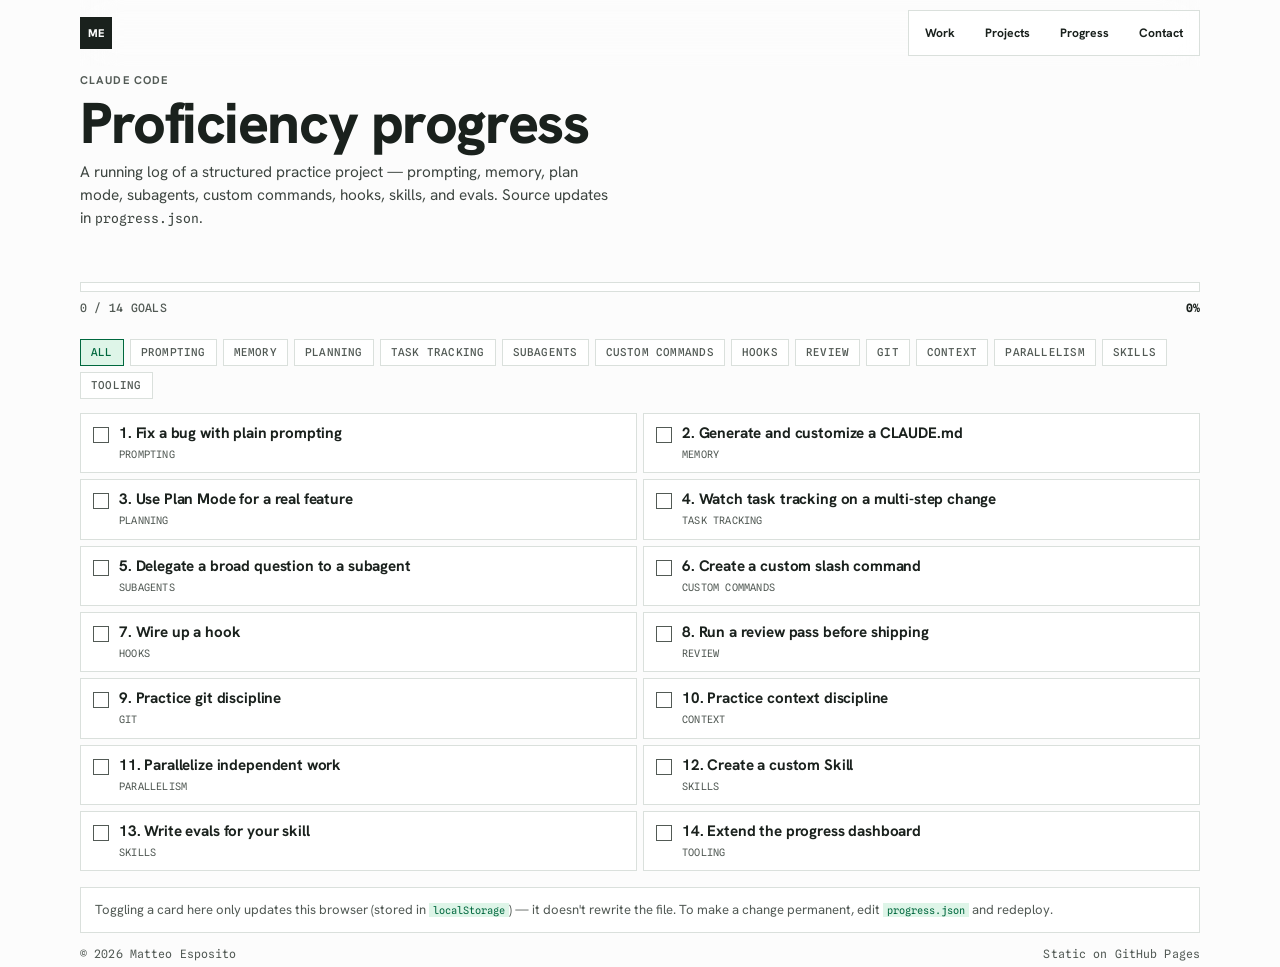
==== progress.html @ cdfad200 "Add Claude Code proficiency progress page Gives a permanent, linkable place to track progress throug" ====
<!doctype html>
<html lang="en">
  <head>
    <meta charset="utf-8">
    <meta name="viewport" content="width=device-width, initial-scale=1">
    <title>Claude Code Progress — Matteo Esposito</title>
    <meta name="description" content="A running log of Claude Code proficiency exercises — prompting, memory, plan mode, subagents, skills, and evals.">
    <link rel="canonical" href="https://matteo-esposito.github.io/progress.html">
    <meta property="og:title" content="Claude Code Progress — Matteo Esposito">
    <meta property="og:description" content="A running log of Claude Code proficiency exercises.">
    <meta property="og:type" content="website">
    <meta property="og:url" content="https://matteo-esposito.github.io/progress.html">
    <meta name="theme-color" content="#151d18">
    <link rel="icon" href="data:image/svg+xml,%3Csvg xmlns='http://www.w3.org/2000/svg' viewBox='0 0 100 100'%3E%3Crect width='100' height='100' fill='%23151d18'/%3E%3Ctext x='50' y='68' font-family='Arial, sans-serif' font-size='60' font-weight='800' fill='%23fcfcfc' text-anchor='middle'%3EM%3C/text%3E%3C/svg%3E">
    <link rel="preconnect" href="https://fonts.googleapis.com">
    <link rel="preconnect" href="https://fonts.gstatic.com" crossorigin>
    <link rel="stylesheet" href="https://fonts.googleapis.com/css2?family=Hanken+Grotesk:wght@400;500;700;800&family=Spline+Sans+Mono:wght@400;500&display=swap">
    <link rel="stylesheet" href="styles.css">
  </head>
  <body>
    <header class="site-header" aria-label="Primary navigation">
      <a class="mark" href="index.html" aria-label="Matteo Esposito home">ME</a>
      <nav>
        <a href="index.html#work">Work</a>
        <a href="index.html#projects">Projects</a>
        <a href="progress.html">Progress</a>
        <a href="index.html#contact">Contact</a>
      </nav>
    </header>

    <main id="top">
      <section class="hero">
        <div class="hero-copy">
          <p class="eyebrow">Claude Code</p>
          <h1>Proficiency progress</h1>
          <p class="lede">
            A running log of a structured practice project — prompting, memory,
            plan mode, subagents, custom commands, hooks, skills, and evals.
            Source updates in <code>progress.json</code>.
          </p>
        </div>
      </section>

      <section class="section progress-section">
        <div>
          <div class="progress-bar-outer"><div class="progress-bar-inner" id="bar"></div></div>
          <div class="progress-stats">
            <span id="fraction">0 / 0 goals</span>
            <strong id="percent">0%</strong>
          </div>

          <div class="filter-chips" id="categories"></div>
          <div class="goal-grid" id="grid"></div>

          <p class="progress-note">
            Toggling a card here only updates this browser (stored in
            <code>localStorage</code>) — it doesn't rewrite the file. To make a
            change permanent, edit <code>progress.json</code> and redeploy.
          </p>
        </div>
      </section>
    </main>

    <footer>
      <span>&copy; 2026 Matteo Esposito</span>
      <span>Static on GitHub Pages</span>
    </footer>

    <script>
      const STORAGE_KEY = "claude-progress-overrides";
      let activeCategory = "All";

      async function loadGoals() {
        const res = await fetch("progress.json");
        const data = await res.json();
        const overrides = JSON.parse(localStorage.getItem(STORAGE_KEY) || "{}");
        return data.goals.map((g) => ({ ...g, done: overrides[g.id] ?? g.done }));
      }

      function saveOverride(id, done) {
        const overrides = JSON.parse(localStorage.getItem(STORAGE_KEY) || "{}");
        overrides[id] = done;
        localStorage.setItem(STORAGE_KEY, JSON.stringify(overrides));
      }

      function toggle(goals, id) {
        const goal = goals.find((g) => g.id === id);
        goal.done = !goal.done;
        saveOverride(id, goal.done);
        render(goals);
      }

      function render(goals) {
        const total = goals.length;
        const done = goals.filter((g) => g.done).length;
        const pct = total ? Math.round((done / total) * 100) : 0;

        document.getElementById("bar").style.transform = `scaleX(${pct / 100})`;
        document.getElementById("fraction").textContent = `${done} / ${total} goals`;
        document.getElementById("percent").textContent = `${pct}%`;

        const categories = ["All", ...new Set(goals.map((g) => g.category))];
        const catEl = document.getElementById("categories");
        catEl.innerHTML = "";
        categories.forEach((cat) => {
          const chip = document.createElement("button");
          chip.type = "button";
          chip.className = "chip" + (cat === activeCategory ? " active" : "");
          chip.textContent = cat;
          chip.setAttribute("aria-pressed", cat === activeCategory);
          chip.addEventListener("click", () => {
            activeCategory = cat;
            render(goals);
          });
          catEl.appendChild(chip);
        });

        const gridEl = document.getElementById("grid");
        gridEl.innerHTML = "";
        goals
          .filter((g) => activeCategory === "All" || g.category === activeCategory)
          .forEach((g) => {
            const card = document.createElement("div");
            card.className = "goal-card" + (g.done ? " done" : "");
            card.setAttribute("role", "checkbox");
            card.setAttribute("aria-checked", String(g.done));
            card.setAttribute("tabindex", "0");
            card.innerHTML = `
              <span class="goal-check">${g.done ? "✓" : ""}</span>
              <span>
                <h3>${g.id}. ${g.title}</h3>
                <div class="goal-cat">${g.category}</div>
              </span>`;
            card.addEventListener("click", () => toggle(goals, g.id));
            card.addEventListener("keydown", (e) => {
              if (e.key === "Enter" || e.key === " ") {
                e.preventDefault();
                toggle(goals, g.id);
              }
            });
            gridEl.appendChild(card);
          });
      }

      loadGoals().then(render);
    </script>
  </body>
</html>
---- styles.css ----
:root {
  /* Refined-light palette: true off-white surface, one committed emerald hue.
     Values verified for WCAG AA against their backgrounds (see DESIGN.md). */
  --bg: oklch(99% 0 0);              /* true off-white, chroma 0 — no warm/AI tint */
  --surface: #ffffff;               /* cards, separated from bg by hairline, not shadow */
  --ink: oklch(24% 0.012 160);      /* primary text — 16:1 on bg */
  --ink-soft: oklch(38% 0.013 160); /* lede / intro prose — 9.6:1 */
  --muted: oklch(46% 0.013 160);    /* labels, dates, meta — 6.9:1 */
  --line: oklch(90% 0.008 160);     /* hairline borders / dividers */
  --accent: oklch(50% 0.13 160);    /* emerald — links, hairline emphasis (5.5:1) */
  --accent-strong: oklch(45% 0.115 160); /* CTA bg + small labels — 6.9:1, white text passes */
  --accent-hover: oklch(40% 0.10 160);   /* pressed / hover on primary */
  --accent-tint: oklch(95% 0.03 160);    /* faint accent wash */
  --contact-bg: oklch(22% 0.014 160);    /* deep emerald-black closing block */
  --on-dark: oklch(95% 0.006 160);       /* text on contact-bg — 14.9:1 */
  --on-dark-accent: oklch(80% 0.09 160); /* accent label on contact-bg — 9.6:1 */
  --shadow: 0 20px 60px rgba(17, 40, 30, 0.10);

  /* Type: humanist grotesque for voice, mono reserved for data (dates, tech tags) */
  --font-sans: "Hanken Grotesk", ui-sans-serif, system-ui, -apple-system, BlinkMacSystemFont, "Segoe UI", sans-serif;
  --font-mono: "Spline Sans Mono", ui-monospace, "SFMono-Regular", Menlo, Consolas, monospace;
}

* {
  box-sizing: border-box;
}

html {
  scroll-behavior: smooth;
}

/* Keep anchored headings clear of the sticky header */
:where(#top, #work, #projects, #contact) {
  scroll-margin-top: 72px;
}

body {
  margin: 0;
  color: var(--ink);
  background: var(--bg);
  font-family: var(--font-sans);
  font-size: 1rem;
  line-height: 1.5;
  font-kerning: normal;
  -webkit-font-smoothing: antialiased;
  text-rendering: optimizeLegibility;
}

a {
  color: inherit;
  text-decoration: none;
}

.site-header {
  position: sticky;
  top: 0;
  z-index: 5;
  display: flex;
  align-items: center;
  justify-content: space-between;
  width: min(1120px, calc(100% - 40px));
  margin: 0 auto;
  padding: 10px 0;
  backdrop-filter: blur(18px);
}

.mark {
  display: grid;
  width: 32px;
  height: 32px;
  place-items: center;
  border: 1px solid var(--ink);
  background: var(--ink);
  color: var(--bg);
  font-size: 0.7rem;
  font-weight: 800;
  letter-spacing: 0;
}

nav {
  display: flex;
  gap: 6px;
  padding: 4px;
  border: 1px solid var(--line);
  background: rgba(255, 255, 255, 0.78);
}

nav a,
.button,
.contact-links a {
  display: inline-flex;
  align-items: center;
  justify-content: center;
  min-height: 36px;
  padding: 7px 12px;
  color: var(--ink);
  font-size: 0.76rem;
  font-weight: 700;
}

nav a:hover,
.button:hover,
.contact-links a:hover {
  color: var(--accent-strong);
}

:where(a, button):focus-visible {
  outline: 2px solid var(--accent);
  outline-offset: 3px;
}

.contact a:focus-visible {
  outline-color: var(--on-dark-accent);
}

main {
  width: min(1120px, calc(100% - 40px));
  margin: 0 auto;
}

.hero {
  display: flex;
  align-items: center;
  min-height: auto;
  padding: 6px 0 10px;
}

.hero-copy {
  max-width: 900px;
}

.eyebrow {
  margin: 0 0 6px;
  color: var(--muted);
  font-size: 0.7rem;
  font-weight: 700;
  letter-spacing: 0.1em;
  text-transform: uppercase;
}

h1,
h2,
h3,
p {
  margin-top: 0;
}

h1 {
  max-width: 16ch;
  margin-bottom: 10px;
  font-size: clamp(2.2rem, 5.2vw, 3.6rem);
  font-weight: 800;
  line-height: 0.98;
  letter-spacing: -0.025em;
  text-wrap: balance;
}

h2 {
  max-width: 24ch;
  margin-bottom: 0;
  font-size: clamp(1.1rem, 1.9vw, 1.65rem);
  font-weight: 700;
  line-height: 1.12;
  letter-spacing: -0.015em;
  text-wrap: balance;
}

h3 {
  display: flex;
  align-items: center;
  gap: 6px;
  margin-bottom: 4px;
  font-size: 0.95rem;
  font-weight: 700;
  line-height: 1.25;
  letter-spacing: -0.01em;
}

.logo {
  width: 15px;
  height: 15px;
  flex-shrink: 0;
  object-fit: contain;
}

.lede {
  max-width: 60ch;
  color: var(--ink-soft);
  font-size: clamp(0.92rem, 1.2vw, 1.05rem);
  text-wrap: pretty;
}

.hero-actions {
  display: flex;
  flex-wrap: wrap;
  gap: 8px;
  margin-top: 14px;
}

.button,
.contact-links a {
  display: inline-flex;
  align-items: center;
  justify-content: center;
  border: 1px solid var(--line);
  background: var(--surface);
  transition: border-color 160ms ease, background 160ms ease, color 160ms ease;
}

.button:hover {
  border-color: var(--accent);
}

.button.primary {
  border-color: var(--accent-strong);
  background: var(--accent-strong);
  color: #fff;
}

.button.primary:hover {
  color: #fff;
  border-color: var(--accent-hover);
  background: var(--accent-hover);
}

.intro {
  display: grid;
  grid-template-columns: minmax(0, 1fr) minmax(280px, 0.7fr);
  gap: clamp(16px, 3vw, 32px);
  padding: 14px 18px;
  border: 1px solid var(--line);
  background: var(--surface);
}

.intro > p {
  margin-bottom: 0;
  max-width: 62ch;
  color: var(--ink-soft);
  font-size: clamp(0.9rem, 1.1vw, 1rem);
  line-height: 1.45;
  text-wrap: pretty;
}

dl {
  display: grid;
  gap: 5px;
  margin: 0;
}

dt {
  color: var(--muted);
  font-size: 0.7rem;
  font-weight: 700;
  letter-spacing: 0.1em;
  text-transform: uppercase;
}

dd {
  display: flex;
  align-items: center;
  gap: 6px;
  margin: 2px 0 0;
  font-size: 0.9rem;
  font-weight: 500;
}

.section {
  display: grid;
  grid-template-columns: minmax(200px, 0.4fr) minmax(0, 1fr);
  gap: clamp(16px, 3vw, 32px);
  padding: 8px 0 0;
}

.section-heading {
  position: static;
  align-self: start;
}

.timeline,
.project-grid {
  display: grid;
  gap: 6px;
}

.timeline article,
.project {
  border: 1px solid var(--line);
  background: var(--surface);
  transition: transform 160ms ease, border-color 160ms ease, box-shadow 160ms ease;
}

.timeline article {
  display: grid;
  grid-template-columns: 100px minmax(0, 1fr);
  gap: 12px;
  padding: 5px 14px;
}

.timeline article:hover,
.project:hover {
  border-color: var(--accent);
  box-shadow: var(--shadow);
  transform: translateY(-2px);
}

.timeline p,
.project p {
  margin-bottom: 0;
  color: var(--muted);
  text-wrap: pretty;
}

.period {
  color: var(--muted);
  font-family: var(--font-mono);
  font-size: 0.72rem;
  font-weight: 500;
  letter-spacing: 0.02em;
  text-transform: uppercase;
  font-variant-numeric: tabular-nums;
}

.project span {
  display: flex;
  align-items: center;
  gap: 5px;
  color: var(--accent-strong);
  font-family: var(--font-mono);
  font-size: 0.68rem;
  font-weight: 500;
  letter-spacing: 0.02em;
  text-transform: uppercase;
}

.project span .logo:not(:first-child) {
  margin-left: 5px;
}

.project-grid {
  grid-template-columns: repeat(2, minmax(0, 1fr));
}

.project {
  min-height: 74px;
  padding: 10px 12px;
}

.project h3 {
  margin-top: 8px;
}

.contact {
  display: grid;
  grid-template-columns: minmax(0, 1fr) auto;
  gap: 20px;
  align-items: end;
  margin: 10px 0 6px;
  padding: 16px 20px;
  background: var(--contact-bg);
  color: var(--on-dark);
}

.contact .eyebrow {
  color: var(--on-dark-accent);
}

.contact h2 {
  max-width: 20ch;
}

.contact-note {
  max-width: 44ch;
  margin: 10px 0 0;
  color: color-mix(in oklch, var(--on-dark) 82%, var(--contact-bg));
  font-size: 0.92rem;
  line-height: 1.5;
  text-wrap: pretty;
}

.contact-links {
  display: flex;
  flex-wrap: wrap;
  gap: 10px;
  justify-content: flex-end;
}

.contact-links a {
  border-color: rgba(255, 255, 255, 0.22);
  background: rgba(255, 255, 255, 0.08);
  color: var(--on-dark);
}

.contact-links a:hover {
  border-color: var(--on-dark-accent);
  color: #fff;
}

footer {
  display: flex;
  justify-content: space-between;
  width: min(1120px, calc(100% - 40px));
  margin: 0 auto;
  padding: 0 0 4px;
  color: var(--muted);
  font-family: var(--font-mono);
  font-size: 0.72rem;
  letter-spacing: 0.01em;
}

/* Progress page */
.progress-section {
  grid-template-columns: 1fr;
}

.progress-bar-outer {
  height: 10px;
  margin: 18px 0 8px;
  border: 1px solid var(--line);
  background: var(--surface);
  overflow: hidden;
}

.progress-bar-inner {
  height: 100%;
  width: 100%;
  background: var(--accent-strong);
  transform: scaleX(0);
  transform-origin: left;
  transition: transform 300ms ease;
}

.progress-stats {
  display: flex;
  justify-content: space-between;
  color: var(--muted);
  font-family: var(--font-mono);
  font-size: 0.72rem;
  font-weight: 500;
  letter-spacing: 0.02em;
  text-transform: uppercase;
}

.progress-stats strong {
  color: var(--ink);
  font-weight: 700;
}

.filter-chips {
  display: flex;
  flex-wrap: wrap;
  gap: 6px;
  margin: 22px 0 14px;
}

.chip {
  padding: 6px 10px;
  border: 1px solid var(--line);
  background: var(--surface);
  color: var(--muted);
  font-family: var(--font-mono);
  font-size: 0.68rem;
  font-weight: 500;
  letter-spacing: 0.02em;
  text-transform: uppercase;
  cursor: pointer;
  transition: border-color 160ms ease, color 160ms ease, background 160ms ease;
}

.chip:hover {
  border-color: var(--accent);
  color: var(--accent-strong);
}

.chip.active {
  border-color: var(--accent-strong);
  background: var(--accent-tint);
  color: var(--accent-strong);
}

.goal-grid {
  display: grid;
  grid-template-columns: repeat(2, minmax(0, 1fr));
  gap: 6px;
  margin-bottom: 16px;
}

.goal-card {
  display: flex;
  align-items: flex-start;
  gap: 10px;
  padding: 10px 12px;
  border: 1px solid var(--line);
  background: var(--surface);
  cursor: pointer;
  transition: transform 160ms ease, border-color 160ms ease, box-shadow 160ms ease;
}

.goal-card:hover,
.goal-card:focus-visible {
  border-color: var(--accent);
  box-shadow: var(--shadow);
  transform: translateY(-2px);
}

.goal-check {
  display: grid;
  flex-shrink: 0;
  place-items: center;
  width: 16px;
  height: 16px;
  margin-top: 3px;
  border: 1px solid var(--muted);
  color: transparent;
  font-size: 10px;
}

.goal-card.done {
  border-color: var(--accent);
}

.goal-card.done .goal-check {
  border-color: var(--accent-strong);
  background: var(--accent-strong);
  color: #fff;
}

.goal-card.done h3 {
  color: var(--muted);
  text-decoration: line-through;
}

.goal-cat {
  margin-top: 2px;
  color: var(--muted);
  font-family: var(--font-mono);
  font-size: 0.64rem;
  letter-spacing: 0.02em;
  text-transform: uppercase;
}

.progress-note {
  padding: 12px 14px;
  border: 1px solid var(--line);
  background: var(--surface);
  color: var(--muted);
  font-size: 0.82rem;
  line-height: 1.5;
  text-wrap: pretty;
}

.lede code {
  color: var(--ink-soft);
  font-family: var(--font-mono);
  font-size: 0.85em;
}

.progress-note code {
  padding: 1px 4px;
  background: var(--accent-tint);
  color: var(--accent-strong);
  font-family: var(--font-mono);
  font-size: 0.78em;
}

@media (max-width: 820px) {
  .site-header,
  main,
  footer {
    width: min(1120px, calc(100% - 28px));
  }

  nav a {
    padding-inline: 10px;
  }

  .hero,
  .intro,
  .section,
  .contact {
    grid-template-columns: 1fr;
  }

  .hero {
    min-height: auto;
    padding-top: 42px;
  }

  .intro,
  .contact {
    padding: 24px;
  }

  .section {
    padding-top: 76px;
  }

  .section-heading {
    position: static;
  }

  .project-grid,
  .goal-grid {
    grid-template-columns: 1fr;
  }

  .timeline article {
    grid-template-columns: 1fr;
  }

  .contact-links {
    justify-content: flex-start;
  }

  footer {
    display: grid;
    gap: 8px;
  }
}

@media (max-width: 480px) {
  h1 {
    font-size: clamp(2rem, 10vw, 2.6rem);
  }

  .site-header {
    align-items: flex-start;
  }

  nav {
    max-width: 290px;
    flex-wrap: wrap;
    justify-content: flex-end;
  }

  .intro > p {
    font-size: 1.08rem;
    line-height: 1.35;
  }

  .hero-actions {
    gap: 8px;
  }
}

@media (prefers-reduced-motion: reduce) {
  html {
    scroll-behavior: auto;
  }

  *,
  *::before,
  *::after {
    transition-duration: 0.01ms !important;
    animation-duration: 0.01ms !important;
  }

  .timeline article:hover,
  .project:hover {
    transform: none;
  }
}

/* A CV should print cleanly to PDF */
@media print {
  .site-header {
    display: none;
  }

  body {
    background: #fff;
    font-size: 11pt;
  }

  .timeline article,
  .project,
  .intro {
    break-inside: avoid;
  }

  .contact {
    background: #fff;
    color: var(--ink);
    border: 1px solid var(--line);
  }

  .contact .eyebrow,
  .contact-note,
  .contact h2 {
    color: var(--ink);
  }

  .contact-links a {
    color: var(--ink);
    border-color: var(--line);
    background: none;
  }
}
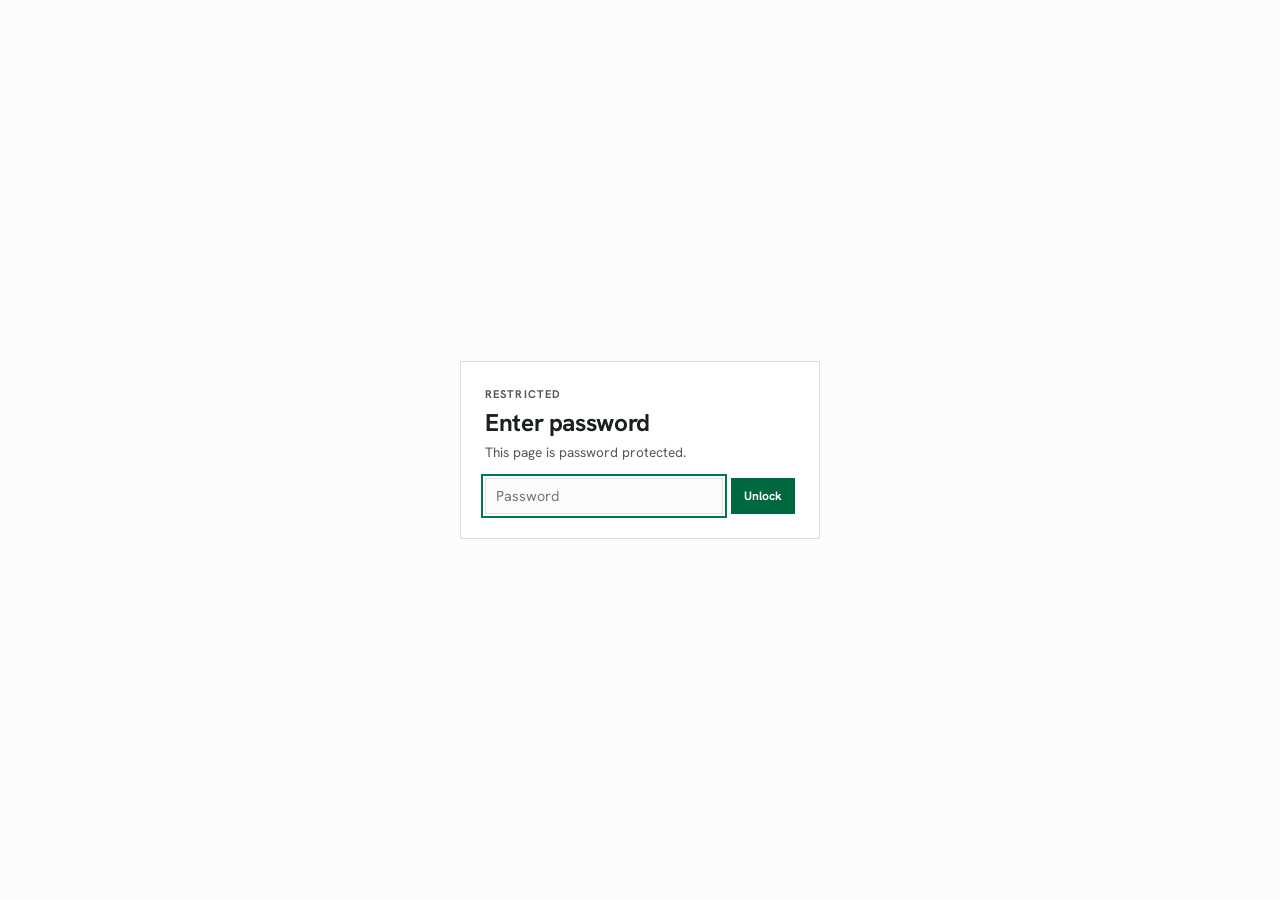
==== commit 3ab57bfd: "Add password gate to progress page Client-side only (static site, no backend) — a soft gate against " ====
--- a/progress.html
+++ b/progress.html
@@ -28,45 +28,63 @@
       </nav>
     </header>
 
-    <main id="top">
-      <section class="hero">
-        <div class="hero-copy">
-          <p class="eyebrow">Claude Code</p>
-          <h1>Proficiency progress</h1>
-          <p class="lede">
-            A running log of a structured practice project — prompting, memory,
-            plan mode, subagents, custom commands, hooks, skills, and evals.
-            Source updates in <code>progress.json</code>.
-          </p>
+    <div id="gate" class="gate" role="dialog" aria-modal="true" aria-labelledby="gate-heading">
+      <form id="gate-form" class="gate-card">
+        <p class="eyebrow">Restricted</p>
+        <h2 id="gate-heading">Enter password</h2>
+        <p class="gate-copy">This page is password protected.</p>
+        <div class="gate-row">
+          <label class="visually-hidden" for="gate-input">Password</label>
+          <input id="gate-input" class="gate-input" type="password" autocomplete="off" placeholder="Password" autofocus required>
+          <button type="submit" class="button primary">Unlock</button>
         </div>
-      </section>
+        <p class="gate-error" id="gate-error" hidden>Incorrect password — try again.</p>
+      </form>
+    </div>
 
-      <section class="section progress-section">
-        <div>
-          <div class="progress-bar-outer"><div class="progress-bar-inner" id="bar"></div></div>
-          <div class="progress-stats">
-            <span id="fraction">0 / 0 goals</span>
-            <strong id="percent">0%</strong>
+    <div id="gated-content">
+      <main id="top">
+        <section class="hero">
+          <div class="hero-copy">
+            <p class="eyebrow">Claude Code</p>
+            <h1>Proficiency progress</h1>
+            <p class="lede">
+              A running log of a structured practice project — prompting, memory,
+              plan mode, subagents, custom commands, hooks, skills, and evals.
+              Source updates in <code>progress.json</code>.
+            </p>
           </div>
+        </section>
 
-          <div class="filter-chips" id="categories"></div>
-          <div class="goal-grid" id="grid"></div>
+        <section class="section progress-section">
+          <div>
+            <div class="progress-bar-outer"><div class="progress-bar-inner" id="bar"></div></div>
+            <div class="progress-stats">
+              <span id="fraction">0 / 0 goals</span>
+              <strong id="percent">0%</strong>
+            </div>
 
-          <p class="progress-note">
-            Toggling a card here only updates this browser (stored in
-            <code>localStorage</code>) — it doesn't rewrite the file. To make a
-            change permanent, edit <code>progress.json</code> and redeploy.
-          </p>
-        </div>
-      </section>
-    </main>
+            <div class="filter-chips" id="categories"></div>
+            <div class="goal-grid" id="grid"></div>
 
-    <footer>
-      <span>&copy; 2026 Matteo Esposito</span>
-      <span>Static on GitHub Pages</span>
-    </footer>
+            <p class="progress-note">
+              Toggling a card here only updates this browser (stored in
+              <code>localStorage</code>) — it doesn't rewrite the file. To make a
+              change permanent, edit <code>progress.json</code> and redeploy.
+            </p>
+          </div>
+        </section>
+      </main>
+
+      <footer>
+        <span>&copy; 2026 Matteo Esposito</span>
+        <span>Static on GitHub Pages</span>
+      </footer>
+    </div>
 
     <script>
+      const PASSWORD = "AIE";
+      const GATE_KEY = "claude-progress-unlocked";
       const STORAGE_KEY = "claude-progress-overrides";
       let activeCategory = "All";
 
@@ -142,7 +160,39 @@
           });
       }
 
-      loadGoals().then(render);
+      const gate = document.getElementById("gate");
+      const gatedContent = document.getElementById("gated-content");
+      const gateForm = document.getElementById("gate-form");
+      const gateInput = document.getElementById("gate-input");
+      const gateError = document.getElementById("gate-error");
+
+      function unlock() {
+        sessionStorage.setItem(GATE_KEY, "1");
+        gate.style.display = "none";
+        gatedContent.style.display = "block";
+        loadGoals().then(render);
+      }
+
+      if (sessionStorage.getItem(GATE_KEY) === "1") {
+        unlock();
+      } else {
+        gateInput.focus();
+      }
+
+      gateForm.addEventListener("submit", (e) => {
+        e.preventDefault();
+        if (gateInput.value === PASSWORD) {
+          gateError.hidden = true;
+          unlock();
+        } else {
+          gateError.hidden = false;
+          gateForm.classList.remove("shake");
+          void gateForm.offsetWidth;
+          gateForm.classList.add("shake");
+          gateInput.value = "";
+          gateInput.focus();
+        }
+      });
     </script>
   </body>
 </html>
--- a/styles.css
+++ b/styles.css
@@ -562,6 +562,93 @@
   font-size: 0.78em;
 }
 
+#gated-content {
+  display: none;
+}
+
+.gate {
+  position: fixed;
+  inset: 0;
+  z-index: 10;
+  display: flex;
+  align-items: center;
+  justify-content: center;
+  padding: 20px;
+  background: var(--bg);
+}
+
+.gate-card {
+  width: min(360px, 100%);
+  padding: 24px;
+  border: 1px solid var(--line);
+  background: var(--surface);
+}
+
+.gate-card h2 {
+  margin-bottom: 6px;
+}
+
+.gate-copy {
+  margin: 0 0 16px;
+  color: var(--muted);
+  font-size: 0.85rem;
+}
+
+.gate-row {
+  display: flex;
+  gap: 8px;
+}
+
+.gate-input {
+  flex: 1;
+  min-width: 0;
+  padding: 8px 10px;
+  border: 1px solid var(--line);
+  background: var(--bg);
+  color: var(--ink);
+  font-family: var(--font-sans);
+  font-size: 0.9rem;
+}
+
+.gate-input:focus-visible {
+  outline: 2px solid var(--accent);
+  outline-offset: 2px;
+}
+
+.gate-error {
+  margin: 10px 0 0;
+  color: var(--ink-soft);
+  font-size: 0.8rem;
+}
+
+button.button {
+  font-family: inherit;
+  cursor: pointer;
+}
+
+@keyframes gate-shake {
+  10%, 90% { transform: translateX(-2px); }
+  20%, 80% { transform: translateX(3px); }
+  30%, 50%, 70% { transform: translateX(-5px); }
+  40%, 60% { transform: translateX(5px); }
+}
+
+.gate-card.shake {
+  animation: gate-shake 400ms ease;
+}
+
+.visually-hidden {
+  position: absolute;
+  width: 1px;
+  height: 1px;
+  padding: 0;
+  margin: -1px;
+  overflow: hidden;
+  clip: rect(0, 0, 0, 0);
+  white-space: nowrap;
+  border: 0;
+}
+
 @media (max-width: 820px) {
   .site-header,
   main,
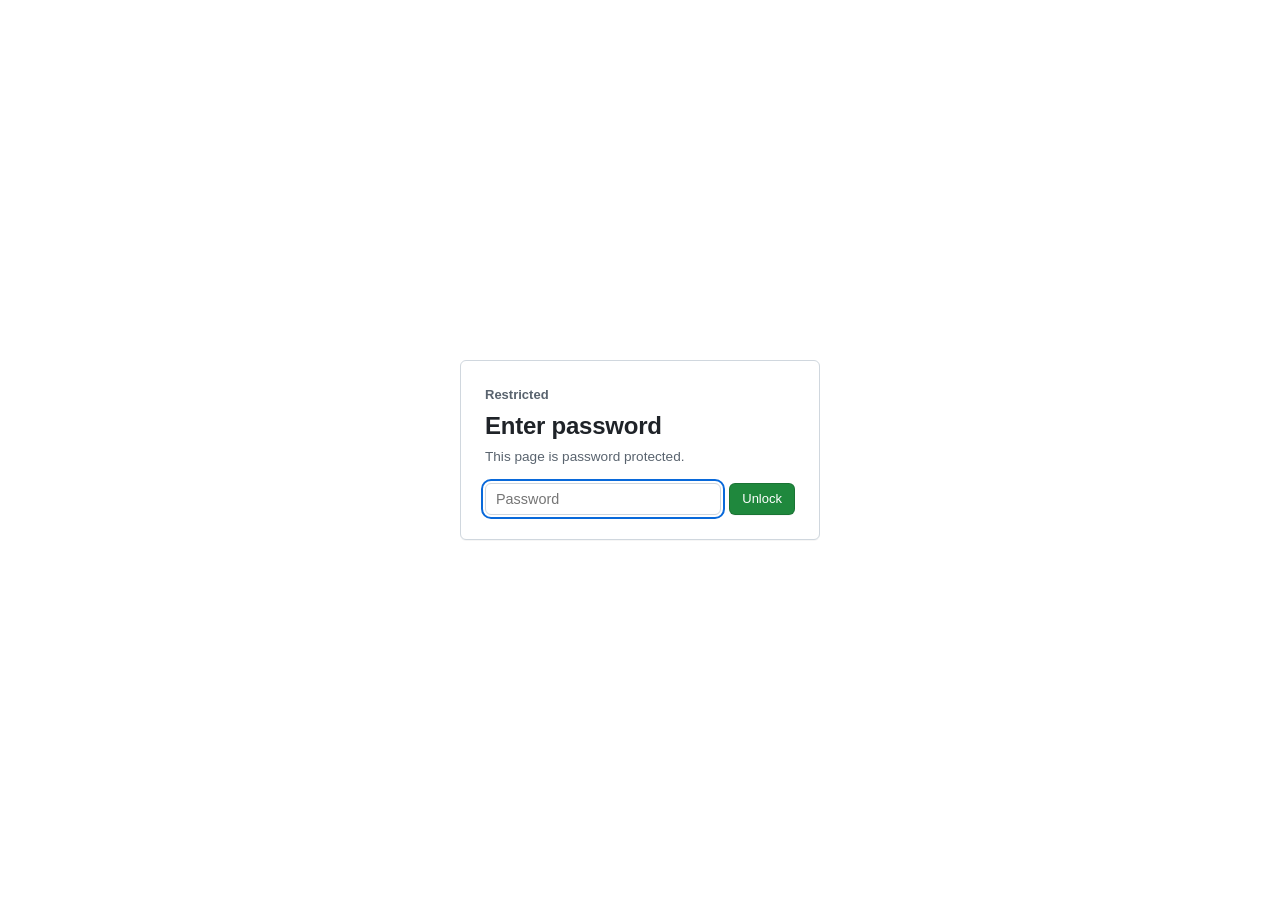
==== commit bba7a27d: "Redesign site as GitHub Primer-inspired, with a soft light/dark toggle Full pivot from the emerald/s" ====
--- a/progress.html
+++ b/progress.html
@@ -10,22 +10,39 @@
     <meta property="og:description" content="A running log of Claude Code proficiency exercises.">
     <meta property="og:type" content="website">
     <meta property="og:url" content="https://matteo-esposito.github.io/progress.html">
-    <meta name="theme-color" content="#151d18">
-    <link rel="icon" href="data:image/svg+xml,%3Csvg xmlns='http://www.w3.org/2000/svg' viewBox='0 0 100 100'%3E%3Crect width='100' height='100' fill='%23151d18'/%3E%3Ctext x='50' y='68' font-family='Arial, sans-serif' font-size='60' font-weight='800' fill='%23fcfcfc' text-anchor='middle'%3EM%3C/text%3E%3C/svg%3E">
-    <link rel="preconnect" href="https://fonts.googleapis.com">
-    <link rel="preconnect" href="https://fonts.gstatic.com" crossorigin>
-    <link rel="stylesheet" href="https://fonts.googleapis.com/css2?family=Hanken+Grotesk:wght@400;500;700;800&family=Spline+Sans+Mono:wght@400;500&display=swap">
+    <meta name="theme-color" content="#1f2328">
+    <link rel="icon" href="data:image/svg+xml,%3Csvg xmlns='http://www.w3.org/2000/svg' viewBox='0 0 100 100'%3E%3Crect width='100' height='100' rx='18' fill='%231f2328'/%3E%3Ctext x='50' y='68' font-family='Arial, sans-serif' font-size='60' font-weight='800' fill='%23f0f6fc' text-anchor='middle'%3EM%3C/text%3E%3C/svg%3E">
     <link rel="stylesheet" href="styles.css">
+    <script>
+      (function () {
+        var stored = localStorage.getItem("theme");
+        var theme = stored || (window.matchMedia("(prefers-color-scheme: dark)").matches ? "dark" : "light");
+        document.documentElement.setAttribute("data-theme", theme);
+      })();
+    </script>
   </head>
   <body>
     <header class="site-header" aria-label="Primary navigation">
-      <a class="mark" href="index.html" aria-label="Matteo Esposito home">ME</a>
-      <nav>
-        <a href="index.html#work">Work</a>
-        <a href="index.html#projects">Projects</a>
-        <a href="progress.html">Progress</a>
-        <a href="index.html#contact">Contact</a>
-      </nav>
+      <div class="site-header-inner">
+        <a class="mark" href="index.html" aria-label="Matteo Esposito home">ME</a>
+        <div class="header-right">
+          <nav>
+            <a href="index.html#work">Work</a>
+            <a href="index.html#projects">Projects</a>
+            <a href="progress.html">Progress</a>
+            <a href="index.html#contact">Contact</a>
+          </nav>
+          <button class="theme-toggle" id="theme-toggle" type="button" aria-label="Switch to dark theme" aria-pressed="false">
+            <svg class="icon-sun" viewBox="0 0 16 16" fill="none" stroke="currentColor" stroke-width="1.4" stroke-linecap="round" aria-hidden="true">
+              <circle cx="8" cy="8" r="3.2"></circle>
+              <path d="M8 0.5v2M8 13.5v2M15.5 8h-2M2.5 8h-2M13.3 2.7l-1.4 1.4M4.1 11.9l-1.4 1.4M13.3 13.3l-1.4-1.4M4.1 4.1L2.7 2.7"></path>
+            </svg>
+            <svg class="icon-moon" viewBox="0 0 16 16" fill="currentColor" aria-hidden="true">
+              <path fill-rule="evenodd" clip-rule="evenodd" d="M8 1a7 7 0 108.4 8.4A5.5 5.5 0 018 1z"></path>
+            </svg>
+          </button>
+        </div>
+      </div>
     </header>
 
     <div id="gate" class="gate" role="dialog" aria-modal="true" aria-labelledby="gate-heading">
@@ -83,14 +100,42 @@
     </div>
 
     <script>
-      const PASSWORD = "AIE";
-      const GATE_KEY = "claude-progress-unlocked";
+      const GATE_KEY = "claude-progress-key";
       const STORAGE_KEY = "claude-progress-overrides";
       let activeCategory = "All";
 
-      async function loadGoals() {
+      function b64ToBytes(b64) {
+        return Uint8Array.from(atob(b64), (c) => c.charCodeAt(0));
+      }
+
+      async function deriveKey(password, saltBytes, iterations) {
+        const enc = new TextEncoder();
+        const baseKey = await crypto.subtle.importKey("raw", enc.encode(password), "PBKDF2", false, ["deriveKey"]);
+        return crypto.subtle.deriveKey(
+          { name: "PBKDF2", salt: saltBytes, iterations, hash: "SHA-256" },
+          baseKey,
+          { name: "AES-GCM", length: 256 },
+          false,
+          ["decrypt"]
+        );
+      }
+
+      // The password is never stored in this file. It only ever exists in
+      // memory long enough to derive a decryption key; a wrong guess just
+      // fails AES-GCM's authentication check below.
+      async function decryptGoals(password) {
         const res = await fetch("progress.json");
-        const data = await res.json();
+        const payload = await res.json();
+        const salt = b64ToBytes(payload.salt);
+        const iv = b64ToBytes(payload.iv);
+        const data = b64ToBytes(payload.ciphertext);
+        const key = await deriveKey(password, salt, payload.iterations);
+        const plainBuf = await crypto.subtle.decrypt({ name: "AES-GCM", iv }, key, data);
+        return JSON.parse(new TextDecoder().decode(plainBuf));
+      }
+
+      async function loadGoals(password) {
+        const data = await decryptGoals(password);
         const overrides = JSON.parse(localStorage.getItem(STORAGE_KEY) || "{}");
         return data.goals.map((g) => ({ ...g, done: overrides[g.id] ?? g.done }));
       }
@@ -166,25 +211,33 @@
       const gateInput = document.getElementById("gate-input");
       const gateError = document.getElementById("gate-error");
 
-      function unlock() {
-        sessionStorage.setItem(GATE_KEY, "1");
+      // Throws (wrong password / tampered ciphertext) if decryption fails.
+      // On success only, the password is cached in sessionStorage so a
+      // reload in the same tab doesn't require retyping it.
+      async function unlock(password) {
+        const goals = await loadGoals(password);
+        sessionStorage.setItem(GATE_KEY, password);
         gate.style.display = "none";
         gatedContent.style.display = "block";
-        loadGoals().then(render);
-      }
-
-      if (sessionStorage.getItem(GATE_KEY) === "1") {
-        unlock();
+        render(goals);
+      }
+
+      const stored = sessionStorage.getItem(GATE_KEY);
+      if (stored) {
+        unlock(stored).catch(() => {
+          sessionStorage.removeItem(GATE_KEY);
+          gateInput.focus();
+        });
       } else {
         gateInput.focus();
       }
 
-      gateForm.addEventListener("submit", (e) => {
+      gateForm.addEventListener("submit", async (e) => {
         e.preventDefault();
-        if (gateInput.value === PASSWORD) {
+        try {
+          await unlock(gateInput.value);
           gateError.hidden = true;
-          unlock();
-        } else {
+        } catch (err) {
           gateError.hidden = false;
           gateForm.classList.remove("shake");
           void gateForm.offsetWidth;
@@ -194,5 +247,6 @@
         }
       });
     </script>
+    <script src="theme.js"></script>
   </body>
 </html>
--- a/styles.css
+++ b/styles.css
@@ -1,24 +1,56 @@
 :root {
-  /* Refined-light palette: true off-white surface, one committed emerald hue.
-     Values verified for WCAG AA against their backgrounds (see DESIGN.md). */
-  --bg: oklch(99% 0 0);              /* true off-white, chroma 0 — no warm/AI tint */
-  --surface: #ffffff;               /* cards, separated from bg by hairline, not shadow */
-  --ink: oklch(24% 0.012 160);      /* primary text — 16:1 on bg */
-  --ink-soft: oklch(38% 0.013 160); /* lede / intro prose — 9.6:1 */
-  --muted: oklch(46% 0.013 160);    /* labels, dates, meta — 6.9:1 */
-  --line: oklch(90% 0.008 160);     /* hairline borders / dividers */
-  --accent: oklch(50% 0.13 160);    /* emerald — links, hairline emphasis (5.5:1) */
-  --accent-strong: oklch(45% 0.115 160); /* CTA bg + small labels — 6.9:1, white text passes */
-  --accent-hover: oklch(40% 0.10 160);   /* pressed / hover on primary */
-  --accent-tint: oklch(95% 0.03 160);    /* faint accent wash */
-  --contact-bg: oklch(22% 0.014 160);    /* deep emerald-black closing block */
-  --on-dark: oklch(95% 0.006 160);       /* text on contact-bg — 14.9:1 */
-  --on-dark-accent: oklch(80% 0.09 160); /* accent label on contact-bg — 9.6:1 */
-  --shadow: 0 20px 60px rgba(17, 40, 30, 0.10);
-
-  /* Type: humanist grotesque for voice, mono reserved for data (dates, tech tags) */
-  --font-sans: "Hanken Grotesk", ui-sans-serif, system-ui, -apple-system, BlinkMacSystemFont, "Segoe UI", sans-serif;
-  --font-mono: "Spline Sans Mono", ui-monospace, "SFMono-Regular", Menlo, Consolas, monospace;
+  /* GitHub Primer-inspired tokens. Light is the default; dark is the
+     "dimmed" variant (softer than pure-black), toggled via [data-theme]
+     on <html>. See DESIGN.md for the full rationale. */
+  --canvas: #ffffff;
+  --surface: #ffffff;         /* light-mode boxes rely on the border, not a bg shift */
+  --canvas-subtle: #f6f8fa;   /* hover tint / inset panels */
+  --border: #d0d7de;
+  --border-muted: #d8dee4;
+  --fg: #1f2328;              /* primary text — 15.6:1 on canvas */
+  --fg-muted: #59636e;        /* secondary text, meta — 5.1:1 */
+  --accent: #0969da;          /* GitHub blue — links, repo names — 5.0:1 */
+  --accent-emphasis: #0550ae; /* link/accent hover */
+  --btn-bg: #f6f8fa;
+  --btn-border: rgba(31, 35, 40, 0.15);
+  --btn-hover-bg: #f3f4f6;
+  --btn-primary-bg: #1f883d;  /* GitHub green — primary CTA */
+  --btn-primary-hover: #1a7f37;
+  --btn-primary-fg: #ffffff;
+  --btn-primary-border: rgba(0, 0, 0, 0.15);
+  --header-bg: #1f2328;       /* the header stays dark in both themes */
+  --header-fg: #f0f6fc;
+  --header-fg-muted: #9198a1;
+  --focus: #0969da;
+  --shadow-resting: 0 1px 0 rgba(31, 35, 40, 0.04);
+  --radius: 6px;
+
+  --font-sans: -apple-system, BlinkMacSystemFont, "Segoe UI", "Noto Sans", Helvetica, Arial, sans-serif;
+  --font-mono: ui-monospace, "SF Mono", "SFMono-Regular", Menlo, Consolas, "Liberation Mono", monospace;
+}
+
+:root[data-theme="dark"] {
+  --canvas: #22272e;
+  --surface: #2d333b;
+  --canvas-subtle: #2d333b;
+  --border: #444c56;
+  --border-muted: #373e47;
+  --fg: #adbac7;              /* 11.7:1 on canvas */
+  --fg-muted: #909dab;        /* 6.6:1 */
+  --accent: #539bf5;          /* 6.4:1 */
+  --accent-emphasis: #6cb6ff;
+  --btn-bg: #2d333b;
+  --btn-border: #545d68;
+  --btn-hover-bg: #444c56;
+  --btn-primary-bg: #347d39;
+  --btn-primary-hover: #46954a;
+  --btn-primary-fg: #ffffff;
+  --btn-primary-border: rgba(240, 246, 252, 0.1);
+  --header-bg: #1c2128;
+  --header-fg: #cdd9e5;
+  --header-fg-muted: #768390;
+  --focus: #6cb6ff;
+  --shadow-resting: none;
 }
 
 * {
@@ -36,14 +68,15 @@
 
 body {
   margin: 0;
-  color: var(--ink);
-  background: var(--bg);
+  color: var(--fg);
+  background: var(--canvas);
   font-family: var(--font-sans);
   font-size: 1rem;
   line-height: 1.5;
   font-kerning: normal;
   -webkit-font-smoothing: antialiased;
   text-rendering: optimizeLegibility;
+  transition: background-color 160ms ease, color 160ms ease;
 }
 
 a {
@@ -58,10 +91,26 @@
   display: flex;
   align-items: center;
   justify-content: space-between;
-  width: min(1120px, calc(100% - 40px));
+  width: 100%;
+  padding: 0 clamp(16px, 3vw, 32px);
+  background: var(--header-bg);
+  border-bottom: 1px solid rgba(255, 255, 255, 0.1);
+  transition: background-color 160ms ease;
+}
+
+.site-header-inner {
+  display: flex;
+  align-items: center;
+  justify-content: space-between;
+  width: min(1120px, 100%);
   margin: 0 auto;
-  padding: 10px 0;
-  backdrop-filter: blur(18px);
+  padding: 12px 0;
+}
+
+.header-right {
+  display: flex;
+  align-items: center;
+  gap: 10px;
 }
 
 .mark {
@@ -69,9 +118,9 @@
   width: 32px;
   height: 32px;
   place-items: center;
-  border: 1px solid var(--ink);
-  background: var(--ink);
-  color: var(--bg);
+  border-radius: var(--radius);
+  background: var(--header-fg);
+  color: var(--header-bg);
   font-size: 0.7rem;
   font-weight: 800;
   letter-spacing: 0;
@@ -79,38 +128,71 @@
 
 nav {
   display: flex;
-  gap: 6px;
-  padding: 4px;
-  border: 1px solid var(--line);
-  background: rgba(255, 255, 255, 0.78);
-}
-
-nav a,
-.button,
-.contact-links a {
+  gap: 4px;
+}
+
+nav a {
   display: inline-flex;
   align-items: center;
   justify-content: center;
-  min-height: 36px;
-  padding: 7px 12px;
-  color: var(--ink);
-  font-size: 0.76rem;
-  font-weight: 700;
-}
-
-nav a:hover,
-.button:hover,
-.contact-links a:hover {
-  color: var(--accent-strong);
+  min-height: 32px;
+  padding: 0 10px;
+  border-radius: var(--radius);
+  color: var(--header-fg-muted);
+  font-size: 0.8125rem;
+  font-weight: 500;
+  transition: color 120ms ease, background-color 120ms ease;
+}
+
+nav a:hover {
+  color: var(--header-fg);
+  background: rgba(255, 255, 255, 0.08);
+}
+
+.theme-toggle {
+  display: inline-flex;
+  align-items: center;
+  justify-content: center;
+  width: 32px;
+  height: 32px;
+  padding: 0;
+  border: none;
+  border-radius: var(--radius);
+  background: transparent;
+  color: var(--header-fg-muted);
+  cursor: pointer;
+  transition: color 120ms ease, background-color 120ms ease;
+}
+
+.theme-toggle:hover {
+  color: var(--header-fg);
+  background: rgba(255, 255, 255, 0.08);
+}
+
+.theme-toggle svg {
+  width: 16px;
+  height: 16px;
+}
+
+.theme-toggle .icon-moon {
+  display: none;
+}
+
+[data-theme="dark"] .theme-toggle .icon-sun {
+  display: none;
+}
+
+[data-theme="dark"] .theme-toggle .icon-moon {
+  display: block;
 }
 
 :where(a, button):focus-visible {
-  outline: 2px solid var(--accent);
-  outline-offset: 3px;
+  outline: 2px solid var(--focus);
+  outline-offset: 2px;
 }
 
 .contact a:focus-visible {
-  outline-color: var(--on-dark-accent);
+  outline-color: var(--header-fg);
 }
 
 main {
@@ -120,22 +202,30 @@
 
 .hero {
   display: flex;
-  align-items: center;
-  min-height: auto;
-  padding: 6px 0 10px;
+  align-items: flex-start;
+  gap: 20px;
+  padding: 32px 0 16px;
+}
+
+.avatar {
+  width: 104px;
+  height: 104px;
+  flex-shrink: 0;
+  border-radius: 50%;
+  border: 1px solid var(--border);
+  background: var(--surface);
+  object-fit: cover;
 }
 
 .hero-copy {
-  max-width: 900px;
+  max-width: 640px;
 }
 
 .eyebrow {
   margin: 0 0 6px;
-  color: var(--muted);
-  font-size: 0.7rem;
-  font-weight: 700;
-  letter-spacing: 0.1em;
-  text-transform: uppercase;
+  color: var(--fg-muted);
+  font-size: 0.8125rem;
+  font-weight: 600;
 }
 
 h1,
@@ -146,22 +236,22 @@
 }
 
 h1 {
-  max-width: 16ch;
-  margin-bottom: 10px;
-  font-size: clamp(2.2rem, 5.2vw, 3.6rem);
-  font-weight: 800;
-  line-height: 0.98;
-  letter-spacing: -0.025em;
+  max-width: 20ch;
+  margin-bottom: 4px;
+  font-size: clamp(1.75rem, 3.4vw, 2.25rem);
+  font-weight: 700;
+  line-height: 1.15;
+  letter-spacing: -0.011em;
   text-wrap: balance;
 }
 
 h2 {
   max-width: 24ch;
   margin-bottom: 0;
-  font-size: clamp(1.1rem, 1.9vw, 1.65rem);
-  font-weight: 700;
-  line-height: 1.12;
-  letter-spacing: -0.015em;
+  font-size: clamp(1.25rem, 1.9vw, 1.5rem);
+  font-weight: 600;
+  line-height: 1.25;
+  letter-spacing: -0.01em;
   text-wrap: balance;
 }
 
@@ -170,10 +260,9 @@
   align-items: center;
   gap: 6px;
   margin-bottom: 4px;
-  font-size: 0.95rem;
-  font-weight: 700;
-  line-height: 1.25;
-  letter-spacing: -0.01em;
+  font-size: 1rem;
+  font-weight: 600;
+  line-height: 1.3;
 }
 
 .logo {
@@ -183,10 +272,16 @@
   object-fit: contain;
 }
 
+.hero-meta {
+  margin: 0 0 10px;
+  color: var(--fg-muted);
+  font-size: 0.95rem;
+}
+
 .lede {
   max-width: 60ch;
-  color: var(--ink-soft);
-  font-size: clamp(0.92rem, 1.2vw, 1.05rem);
+  color: var(--fg-muted);
+  font-size: clamp(0.92rem, 1.2vw, 1rem);
   text-wrap: pretty;
 }
 
@@ -202,57 +297,64 @@
   display: inline-flex;
   align-items: center;
   justify-content: center;
-  border: 1px solid var(--line);
-  background: var(--surface);
-  transition: border-color 160ms ease, background 160ms ease, color 160ms ease;
+  min-height: 32px;
+  padding: 0 12px;
+  border-radius: var(--radius);
+  border: 1px solid var(--btn-border);
+  background: var(--btn-bg);
+  color: var(--fg);
+  font-family: inherit;
+  font-size: 0.8125rem;
+  font-weight: 500;
+  box-shadow: var(--shadow-resting);
+  cursor: pointer;
+  transition: border-color 120ms ease, background-color 120ms ease, color 120ms ease;
 }
 
 .button:hover {
-  border-color: var(--accent);
+  background: var(--btn-hover-bg);
 }
 
 .button.primary {
-  border-color: var(--accent-strong);
-  background: var(--accent-strong);
-  color: #fff;
+  border-color: var(--btn-primary-border);
+  background: var(--btn-primary-bg);
+  color: var(--btn-primary-fg);
 }
 
 .button.primary:hover {
-  color: #fff;
-  border-color: var(--accent-hover);
-  background: var(--accent-hover);
+  background: var(--btn-primary-hover);
 }
 
 .intro {
   display: grid;
   grid-template-columns: minmax(0, 1fr) minmax(280px, 0.7fr);
   gap: clamp(16px, 3vw, 32px);
-  padding: 14px 18px;
-  border: 1px solid var(--line);
+  padding: 16px 18px;
+  border: 1px solid var(--border);
+  border-radius: var(--radius);
   background: var(--surface);
+  box-shadow: var(--shadow-resting);
 }
 
 .intro > p {
   margin-bottom: 0;
   max-width: 62ch;
-  color: var(--ink-soft);
+  color: var(--fg-muted);
   font-size: clamp(0.9rem, 1.1vw, 1rem);
-  line-height: 1.45;
+  line-height: 1.5;
   text-wrap: pretty;
 }
 
 dl {
   display: grid;
-  gap: 5px;
+  gap: 8px;
   margin: 0;
 }
 
 dt {
-  color: var(--muted);
-  font-size: 0.7rem;
-  font-weight: 700;
-  letter-spacing: 0.1em;
-  text-transform: uppercase;
+  color: var(--fg-muted);
+  font-size: 0.75rem;
+  font-weight: 600;
 }
 
 dd {
@@ -268,7 +370,7 @@
   display: grid;
   grid-template-columns: minmax(200px, 0.4fr) minmax(0, 1fr);
   gap: clamp(16px, 3vw, 32px);
-  padding: 8px 0 0;
+  padding: 40px 0 0;
 }
 
 .section-heading {
@@ -279,74 +381,82 @@
 .timeline,
 .project-grid {
   display: grid;
-  gap: 6px;
+  gap: 8px;
 }
 
 .timeline article,
 .project {
-  border: 1px solid var(--line);
+  border: 1px solid var(--border);
+  border-radius: var(--radius);
   background: var(--surface);
-  transition: transform 160ms ease, border-color 160ms ease, box-shadow 160ms ease;
+  box-shadow: var(--shadow-resting);
+  transition: background-color 120ms ease, border-color 120ms ease;
 }
 
 .timeline article {
   display: grid;
   grid-template-columns: 100px minmax(0, 1fr);
   gap: 12px;
-  padding: 5px 14px;
+  padding: 12px 14px;
 }
 
 .timeline article:hover,
 .project:hover {
-  border-color: var(--accent);
-  box-shadow: var(--shadow);
-  transform: translateY(-2px);
+  background: var(--canvas-subtle);
+  border-color: var(--fg-muted);
 }
 
 .timeline p,
 .project p {
   margin-bottom: 0;
-  color: var(--muted);
+  color: var(--fg-muted);
   text-wrap: pretty;
 }
 
 .period {
-  color: var(--muted);
+  color: var(--fg-muted);
   font-family: var(--font-mono);
+  font-size: 0.75rem;
+  font-weight: 500;
+  font-variant-numeric: tabular-nums;
+}
+
+.project-grid {
+  grid-template-columns: repeat(2, minmax(0, 1fr));
+}
+
+.project {
+  min-height: 74px;
+  padding: 12px 14px;
+}
+
+.project h3 {
+  margin-top: 0;
+  color: var(--accent);
+}
+
+.project:hover h3 {
+  color: var(--accent-emphasis);
+  text-decoration: underline;
+}
+
+.topics {
+  display: flex;
+  flex-wrap: wrap;
+  gap: 6px;
+  margin-top: 10px;
+}
+
+.topic {
+  display: inline-flex;
+  align-items: center;
+  gap: 4px;
+  padding: 2px 9px;
+  border-radius: 999px;
+  background: color-mix(in oklab, var(--accent) 14%, transparent);
+  color: var(--accent);
   font-size: 0.72rem;
   font-weight: 500;
-  letter-spacing: 0.02em;
-  text-transform: uppercase;
-  font-variant-numeric: tabular-nums;
-}
-
-.project span {
-  display: flex;
-  align-items: center;
-  gap: 5px;
-  color: var(--accent-strong);
-  font-family: var(--font-mono);
-  font-size: 0.68rem;
-  font-weight: 500;
-  letter-spacing: 0.02em;
-  text-transform: uppercase;
-}
-
-.project span .logo:not(:first-child) {
-  margin-left: 5px;
-}
-
-.project-grid {
-  grid-template-columns: repeat(2, minmax(0, 1fr));
-}
-
-.project {
-  min-height: 74px;
-  padding: 10px 12px;
-}
-
-.project h3 {
-  margin-top: 8px;
 }
 
 .contact {
@@ -354,14 +464,15 @@
   grid-template-columns: minmax(0, 1fr) auto;
   gap: 20px;
   align-items: end;
-  margin: 10px 0 6px;
-  padding: 16px 20px;
-  background: var(--contact-bg);
-  color: var(--on-dark);
+  margin: 40px 0 6px;
+  padding: 20px 24px;
+  border-radius: var(--radius);
+  background: var(--header-bg);
+  color: var(--header-fg);
 }
 
 .contact .eyebrow {
-  color: var(--on-dark-accent);
+  color: var(--header-fg-muted);
 }
 
 .contact h2 {
@@ -371,7 +482,7 @@
 .contact-note {
   max-width: 44ch;
   margin: 10px 0 0;
-  color: color-mix(in oklch, var(--on-dark) 82%, var(--contact-bg));
+  color: var(--header-fg-muted);
   font-size: 0.92rem;
   line-height: 1.5;
   text-wrap: pretty;
@@ -387,12 +498,13 @@
 .contact-links a {
   border-color: rgba(255, 255, 255, 0.22);
   background: rgba(255, 255, 255, 0.08);
-  color: var(--on-dark);
+  color: var(--header-fg);
+  box-shadow: none;
 }
 
 .contact-links a:hover {
-  border-color: var(--on-dark-accent);
-  color: #fff;
+  border-color: rgba(255, 255, 255, 0.4);
+  background: rgba(255, 255, 255, 0.14);
 }
 
 footer {
@@ -400,8 +512,8 @@
   justify-content: space-between;
   width: min(1120px, calc(100% - 40px));
   margin: 0 auto;
-  padding: 0 0 4px;
-  color: var(--muted);
+  padding: 20px 0 24px;
+  color: var(--fg-muted);
   font-family: var(--font-mono);
   font-size: 0.72rem;
   letter-spacing: 0.01em;
@@ -413,17 +525,18 @@
 }
 
 .progress-bar-outer {
-  height: 10px;
+  height: 8px;
   margin: 18px 0 8px;
-  border: 1px solid var(--line);
-  background: var(--surface);
+  border-radius: 999px;
+  background: var(--canvas-subtle);
+  border: 1px solid var(--border-muted);
   overflow: hidden;
 }
 
 .progress-bar-inner {
   height: 100%;
   width: 100%;
-  background: var(--accent-strong);
+  background: var(--btn-primary-bg);
   transform: scaleX(0);
   transform-origin: left;
   transition: transform 300ms ease;
@@ -432,16 +545,14 @@
 .progress-stats {
   display: flex;
   justify-content: space-between;
-  color: var(--muted);
+  color: var(--fg-muted);
   font-family: var(--font-mono);
-  font-size: 0.72rem;
+  font-size: 0.75rem;
   font-weight: 500;
-  letter-spacing: 0.02em;
-  text-transform: uppercase;
 }
 
 .progress-stats strong {
-  color: var(--ink);
+  color: var(--fg);
   font-weight: 700;
 }
 
@@ -453,34 +564,33 @@
 }
 
 .chip {
-  padding: 6px 10px;
-  border: 1px solid var(--line);
+  padding: 5px 10px;
+  border: 1px solid var(--border);
+  border-radius: 999px;
   background: var(--surface);
-  color: var(--muted);
-  font-family: var(--font-mono);
-  font-size: 0.68rem;
+  color: var(--fg-muted);
+  font-family: inherit;
+  font-size: 0.75rem;
   font-weight: 500;
-  letter-spacing: 0.02em;
-  text-transform: uppercase;
   cursor: pointer;
-  transition: border-color 160ms ease, color 160ms ease, background 160ms ease;
+  transition: border-color 120ms ease, color 120ms ease, background-color 120ms ease;
 }
 
 .chip:hover {
+  border-color: var(--fg-muted);
+  color: var(--fg);
+}
+
+.chip.active {
   border-color: var(--accent);
-  color: var(--accent-strong);
-}
-
-.chip.active {
-  border-color: var(--accent-strong);
-  background: var(--accent-tint);
-  color: var(--accent-strong);
+  background: color-mix(in oklab, var(--accent) 14%, transparent);
+  color: var(--accent);
 }
 
 .goal-grid {
   display: grid;
   grid-template-columns: repeat(2, minmax(0, 1fr));
-  gap: 6px;
+  gap: 8px;
   margin-bottom: 16px;
 }
 
@@ -488,18 +598,19 @@
   display: flex;
   align-items: flex-start;
   gap: 10px;
-  padding: 10px 12px;
-  border: 1px solid var(--line);
+  padding: 12px 14px;
+  border: 1px solid var(--border);
+  border-radius: var(--radius);
   background: var(--surface);
+  box-shadow: var(--shadow-resting);
   cursor: pointer;
-  transition: transform 160ms ease, border-color 160ms ease, box-shadow 160ms ease;
+  transition: background-color 120ms ease, border-color 120ms ease;
 }
 
 .goal-card:hover,
 .goal-card:focus-visible {
-  border-color: var(--accent);
-  box-shadow: var(--shadow);
-  transform: translateY(-2px);
+  background: var(--canvas-subtle);
+  border-color: var(--fg-muted);
 }
 
 .goal-check {
@@ -509,55 +620,56 @@
   width: 16px;
   height: 16px;
   margin-top: 3px;
-  border: 1px solid var(--muted);
+  border: 1px solid var(--fg-muted);
+  border-radius: 4px;
   color: transparent;
   font-size: 10px;
 }
 
 .goal-card.done {
-  border-color: var(--accent);
+  border-color: var(--btn-primary-bg);
 }
 
 .goal-card.done .goal-check {
-  border-color: var(--accent-strong);
-  background: var(--accent-strong);
+  border-color: var(--btn-primary-bg);
+  background: var(--btn-primary-bg);
   color: #fff;
 }
 
 .goal-card.done h3 {
-  color: var(--muted);
+  color: var(--fg-muted);
   text-decoration: line-through;
 }
 
 .goal-cat {
   margin-top: 2px;
-  color: var(--muted);
+  color: var(--fg-muted);
   font-family: var(--font-mono);
-  font-size: 0.64rem;
-  letter-spacing: 0.02em;
-  text-transform: uppercase;
+  font-size: 0.68rem;
 }
 
 .progress-note {
   padding: 12px 14px;
-  border: 1px solid var(--line);
+  border: 1px solid var(--border);
+  border-radius: var(--radius);
   background: var(--surface);
-  color: var(--muted);
+  color: var(--fg-muted);
   font-size: 0.82rem;
   line-height: 1.5;
   text-wrap: pretty;
 }
 
 .lede code {
-  color: var(--ink-soft);
+  color: var(--fg);
   font-family: var(--font-mono);
   font-size: 0.85em;
 }
 
 .progress-note code {
   padding: 1px 4px;
-  background: var(--accent-tint);
-  color: var(--accent-strong);
+  border-radius: 4px;
+  background: color-mix(in oklab, var(--accent) 14%, transparent);
+  color: var(--accent);
   font-family: var(--font-mono);
   font-size: 0.78em;
 }
@@ -574,14 +686,16 @@
   align-items: center;
   justify-content: center;
   padding: 20px;
-  background: var(--bg);
+  background: var(--canvas);
 }
 
 .gate-card {
   width: min(360px, 100%);
   padding: 24px;
-  border: 1px solid var(--line);
+  border: 1px solid var(--border);
+  border-radius: var(--radius);
   background: var(--surface);
+  box-shadow: var(--shadow-resting);
 }
 
 .gate-card h2 {
@@ -590,7 +704,7 @@
 
 .gate-copy {
   margin: 0 0 16px;
-  color: var(--muted);
+  color: var(--fg-muted);
   font-size: 0.85rem;
 }
 
@@ -602,22 +716,24 @@
 .gate-input {
   flex: 1;
   min-width: 0;
-  padding: 8px 10px;
-  border: 1px solid var(--line);
-  background: var(--bg);
-  color: var(--ink);
+  padding: 0 10px;
+  min-height: 32px;
+  border: 1px solid var(--border);
+  border-radius: var(--radius);
+  background: var(--canvas);
+  color: var(--fg);
   font-family: var(--font-sans);
   font-size: 0.9rem;
 }
 
 .gate-input:focus-visible {
-  outline: 2px solid var(--accent);
+  outline: 2px solid var(--focus);
   outline-offset: 2px;
 }
 
 .gate-error {
   margin: 10px 0 0;
-  color: var(--ink-soft);
+  color: var(--fg-muted);
   font-size: 0.8rem;
 }
 
@@ -650,14 +766,9 @@
 }
 
 @media (max-width: 820px) {
-  .site-header,
   main,
   footer {
     width: min(1120px, calc(100% - 28px));
-  }
-
-  nav a {
-    padding-inline: 10px;
   }
 
   .hero,
@@ -668,17 +779,17 @@
   }
 
   .hero {
-    min-height: auto;
-    padding-top: 42px;
+    flex-direction: column;
+    padding-top: 24px;
   }
 
   .intro,
   .contact {
-    padding: 24px;
+    padding: 20px;
   }
 
   .section {
-    padding-top: 76px;
+    padding-top: 32px;
   }
 
   .section-heading {
@@ -706,22 +817,17 @@
 
 @media (max-width: 480px) {
   h1 {
-    font-size: clamp(2rem, 10vw, 2.6rem);
-  }
-
-  .site-header {
-    align-items: flex-start;
-  }
-
-  nav {
-    max-width: 290px;
-    flex-wrap: wrap;
-    justify-content: flex-end;
+    font-size: clamp(1.6rem, 8vw, 2rem);
+  }
+
+  .avatar {
+    width: 80px;
+    height: 80px;
   }
 
   .intro > p {
-    font-size: 1.08rem;
-    line-height: 1.35;
+    font-size: 1rem;
+    line-height: 1.4;
   }
 
   .hero-actions {
@@ -740,11 +846,6 @@
     transition-duration: 0.01ms !important;
     animation-duration: 0.01ms !important;
   }
-
-  .timeline article:hover,
-  .project:hover {
-    transform: none;
-  }
 }
 
 /* A CV should print cleanly to PDF */
@@ -755,6 +856,7 @@
 
   body {
     background: #fff;
+    color: #1f2328;
     font-size: 11pt;
   }
 
@@ -766,19 +868,19 @@
 
   .contact {
     background: #fff;
-    color: var(--ink);
-    border: 1px solid var(--line);
+    color: #1f2328;
+    border: 1px solid #d0d7de;
   }
 
   .contact .eyebrow,
   .contact-note,
   .contact h2 {
-    color: var(--ink);
+    color: #1f2328;
   }
 
   .contact-links a {
-    color: var(--ink);
-    border-color: var(--line);
+    color: #1f2328;
+    border-color: #d0d7de;
     background: none;
   }
 }
